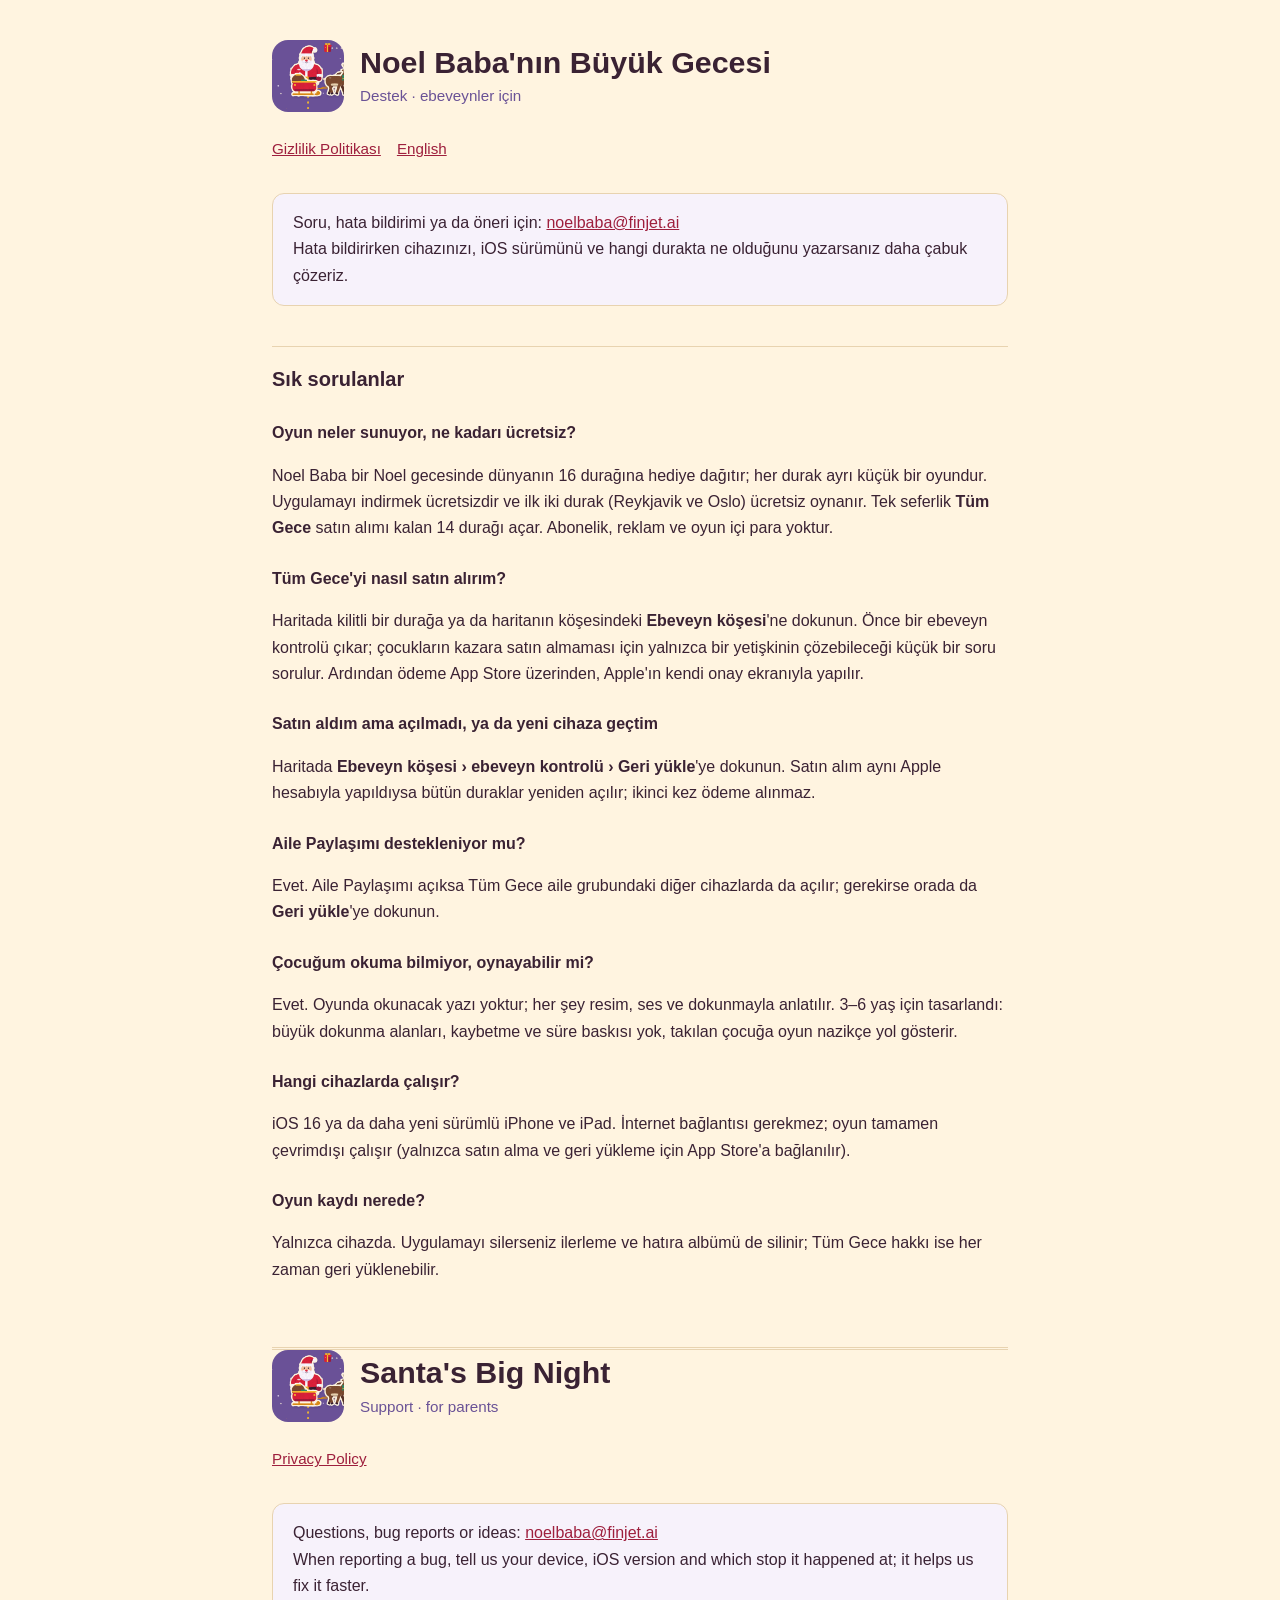
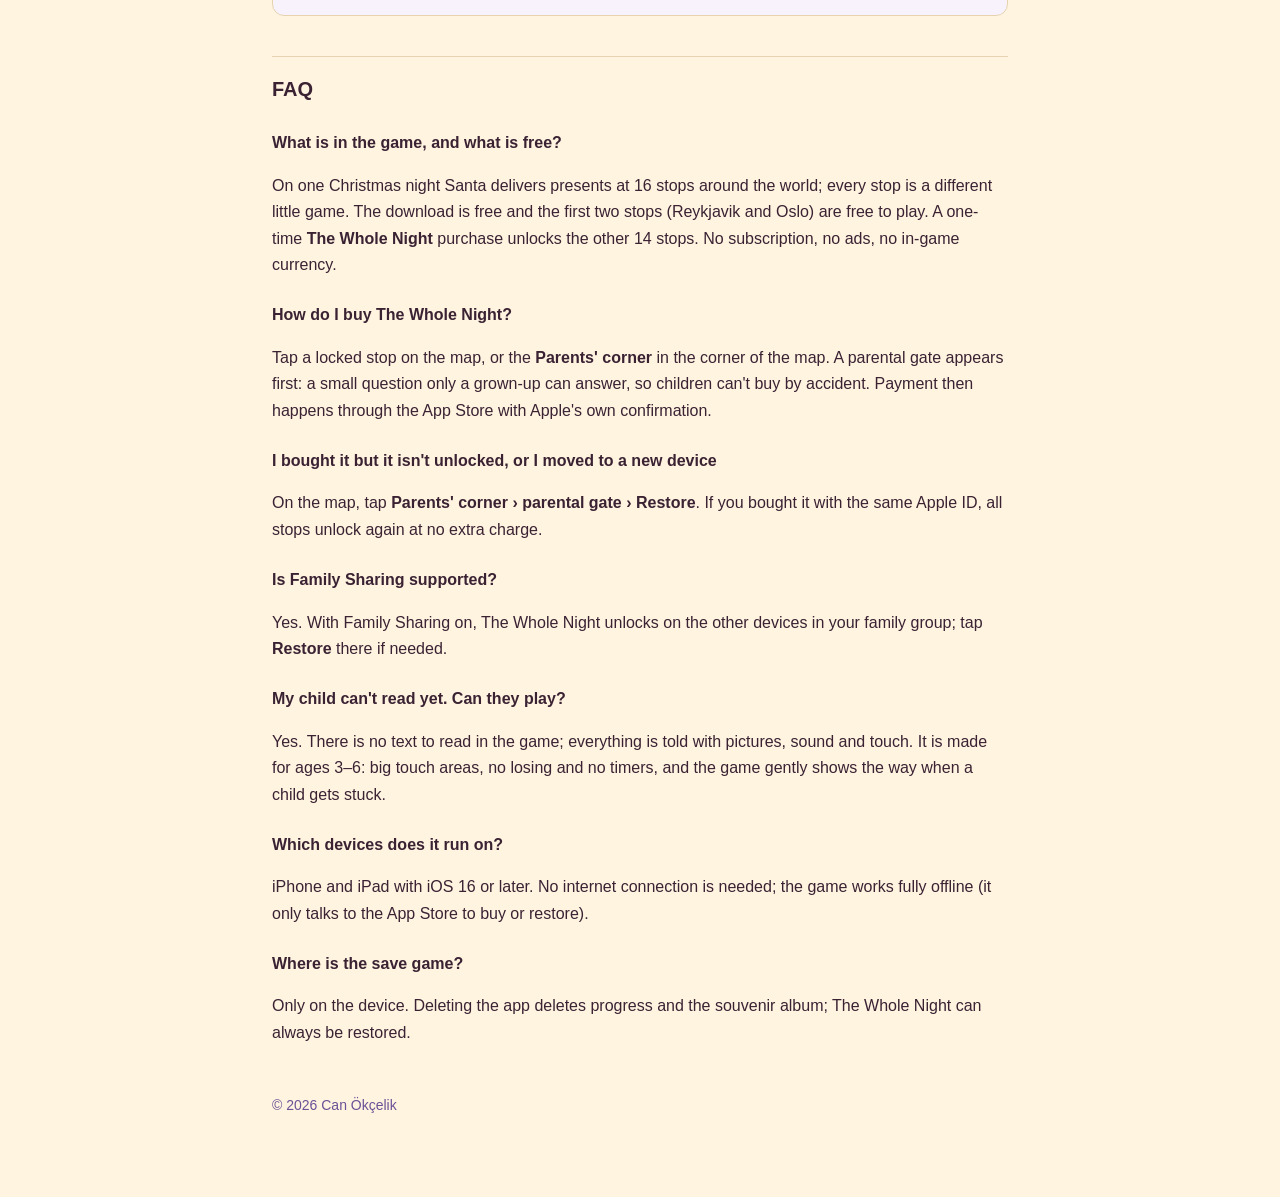
==== index.html @ c25aeb21 "Noel Baba'nın Büyük Gecesi destek ve gizlilik sayfaları Co-Authored-By: Claude Opus 5.5 <noreply@ant" ====
<!DOCTYPE html>
<html lang="tr">
<head>
<meta charset="utf-8">
<meta name="viewport" content="width=device-width, initial-scale=1">
<title>Noel Baba'nın Büyük Gecesi — Destek / Support</title>
<link rel="stylesheet" href="style.css">
</head>
<body>
<main>

<header><img src="icon.png" alt=""><div><h1>Noel Baba'nın Büyük Gecesi</h1><p class="sub">Destek · ebeveynler için</p></div></header>
<nav><a href="privacy/">Gizlilik Politikası</a><a href="#en">English</a></nav>

<div class="card">
  <p>Soru, hata bildirimi ya da öneri için: <a href="mailto:noelbaba@finjet.ai">noelbaba@finjet.ai</a><br>
  Hata bildirirken cihazınızı, iOS sürümünü ve hangi durakta ne olduğunu yazarsanız daha çabuk çözeriz.</p>
</div>

<h2>Sık sorulanlar</h2>

<h3>Oyun neler sunuyor, ne kadarı ücretsiz?</h3>
<p>Noel Baba bir Noel gecesinde dünyanın 16 durağına hediye dağıtır; her durak ayrı küçük bir oyundur. Uygulamayı indirmek ücretsizdir
ve ilk iki durak (Reykjavik ve Oslo) ücretsiz oynanır. Tek seferlik <strong>Tüm Gece</strong> satın alımı kalan 14 durağı açar.
Abonelik, reklam ve oyun içi para yoktur.</p>

<h3>Tüm Gece'yi nasıl satın alırım?</h3>
<p>Haritada kilitli bir durağa ya da haritanın köşesindeki <strong>Ebeveyn köşesi</strong>'ne dokunun. Önce bir ebeveyn kontrolü
çıkar; çocukların kazara satın almaması için yalnızca bir yetişkinin çözebileceği küçük bir soru sorulur. Ardından ödeme
App Store üzerinden, Apple'ın kendi onay ekranıyla yapılır.</p>

<h3>Satın aldım ama açılmadı, ya da yeni cihaza geçtim</h3>
<p>Haritada <strong>Ebeveyn köşesi › ebeveyn kontrolü › Geri yükle</strong>'ye dokunun. Satın alım aynı Apple hesabıyla
yapıldıysa bütün duraklar yeniden açılır; ikinci kez ödeme alınmaz.</p>

<h3>Aile Paylaşımı destekleniyor mu?</h3>
<p>Evet. Aile Paylaşımı açıksa Tüm Gece aile grubundaki diğer cihazlarda da açılır; gerekirse orada da <strong>Geri yükle</strong>'ye dokunun.</p>

<h3>Çocuğum okuma bilmiyor, oynayabilir mi?</h3>
<p>Evet. Oyunda okunacak yazı yoktur; her şey resim, ses ve dokunmayla anlatılır. 3–6 yaş için tasarlandı: büyük dokunma alanları,
kaybetme ve süre baskısı yok, takılan çocuğa oyun nazikçe yol gösterir.</p>

<h3>Hangi cihazlarda çalışır?</h3>
<p>iOS 16 ya da daha yeni sürümlü iPhone ve iPad. İnternet bağlantısı gerekmez; oyun tamamen çevrimdışı çalışır
(yalnızca satın alma ve geri yükleme için App Store'a bağlanılır).</p>

<h3>Oyun kaydı nerede?</h3>
<p>Yalnızca cihazda. Uygulamayı silerseniz ilerleme ve hatıra albümü de silinir; Tüm Gece hakkı ise her zaman geri yüklenebilir.</p>

<hr class="lang-sep" id="en">

<header><img src="icon.png" alt=""><div><h1>Santa's Big Night</h1><p class="sub">Support · for parents</p></div></header>
<nav><a href="privacy/#en">Privacy Policy</a></nav>

<div class="card">
  <p>Questions, bug reports or ideas: <a href="mailto:noelbaba@finjet.ai">noelbaba@finjet.ai</a><br>
  When reporting a bug, tell us your device, iOS version and which stop it happened at; it helps us fix it faster.</p>
</div>

<h2>FAQ</h2>

<h3>What is in the game, and what is free?</h3>
<p>On one Christmas night Santa delivers presents at 16 stops around the world; every stop is a different little game. The download is free
and the first two stops (Reykjavik and Oslo) are free to play. A one-time <strong>The Whole Night</strong> purchase unlocks the other 14 stops.
No subscription, no ads, no in-game currency.</p>

<h3>How do I buy The Whole Night?</h3>
<p>Tap a locked stop on the map, or the <strong>Parents' corner</strong> in the corner of the map. A parental gate appears first: a small
question only a grown-up can answer, so children can't buy by accident. Payment then happens through the App Store with Apple's own confirmation.</p>

<h3>I bought it but it isn't unlocked, or I moved to a new device</h3>
<p>On the map, tap <strong>Parents' corner › parental gate › Restore</strong>. If you bought it with the same Apple ID, all stops
unlock again at no extra charge.</p>

<h3>Is Family Sharing supported?</h3>
<p>Yes. With Family Sharing on, The Whole Night unlocks on the other devices in your family group; tap <strong>Restore</strong> there if needed.</p>

<h3>My child can't read yet. Can they play?</h3>
<p>Yes. There is no text to read in the game; everything is told with pictures, sound and touch. It is made for ages 3–6: big touch areas,
no losing and no timers, and the game gently shows the way when a child gets stuck.</p>

<h3>Which devices does it run on?</h3>
<p>iPhone and iPad with iOS 16 or later. No internet connection is needed; the game works fully offline
(it only talks to the App Store to buy or restore).</p>

<h3>Where is the save game?</h3>
<p>Only on the device. Deleting the app deletes progress and the souvenir album; The Whole Night can always be restored.</p>

<footer>© 2026 Can Ökçelik</footer>
</main>
</body>
</html>
---- style.css ----
:root { --bg: #fff4e0; --fg: #3a2233; --muted: #6a5296; --accent: #9e1f3d; --card: #f7f2fb; --line: #e8d3b0; }
@media (prefers-color-scheme: dark) { :root { --bg: #2a1f40; --fg: #f7f2fb; --muted: #cdbbe3; --accent: #f4b731; --card: #3d2c5c; --line: #6a5296; } }
* { box-sizing: border-box; }
body { margin: 0; padding: 2.5rem 1.25rem 5rem; background: var(--bg); color: var(--fg); font: 16px/1.65 -apple-system, BlinkMacSystemFont, "Segoe UI", Roboto, sans-serif; }
main { max-width: 46rem; margin: 0 auto; }
header { display: flex; align-items: center; gap: 1rem; margin-bottom: 1.5rem; }
header img { width: 72px; height: 72px; border-radius: 16px; }
h1 { font-size: 1.9rem; line-height: 1.2; margin: 0; }
h2 { font-size: 1.25rem; margin: 2.5rem 0 .75rem; padding-top: 1rem; border-top: 1px solid var(--line); }
h3 { font-size: 1rem; margin: 1.5rem 0 .4rem; }
.sub { color: var(--muted); margin: .2rem 0 0; font-size: .95rem; }
.card { background: var(--card); border: 1px solid var(--line); border-radius: 12px; padding: 1rem 1.25rem; margin: 1.5rem 0; }
.card p:first-child { margin-top: 0; } .card p:last-child { margin-bottom: 0; }
ul { padding-left: 1.25rem; } li { margin: .35rem 0; }
a { color: var(--accent); }
nav { display: flex; gap: 1rem; flex-wrap: wrap; margin: 0 0 2rem; font-size: .95rem; }
.lang-sep { margin: 4rem 0 0; border: 0; border-top: 3px double var(--line); }
footer { margin-top: 3rem; color: var(--muted); font-size: .875rem; }
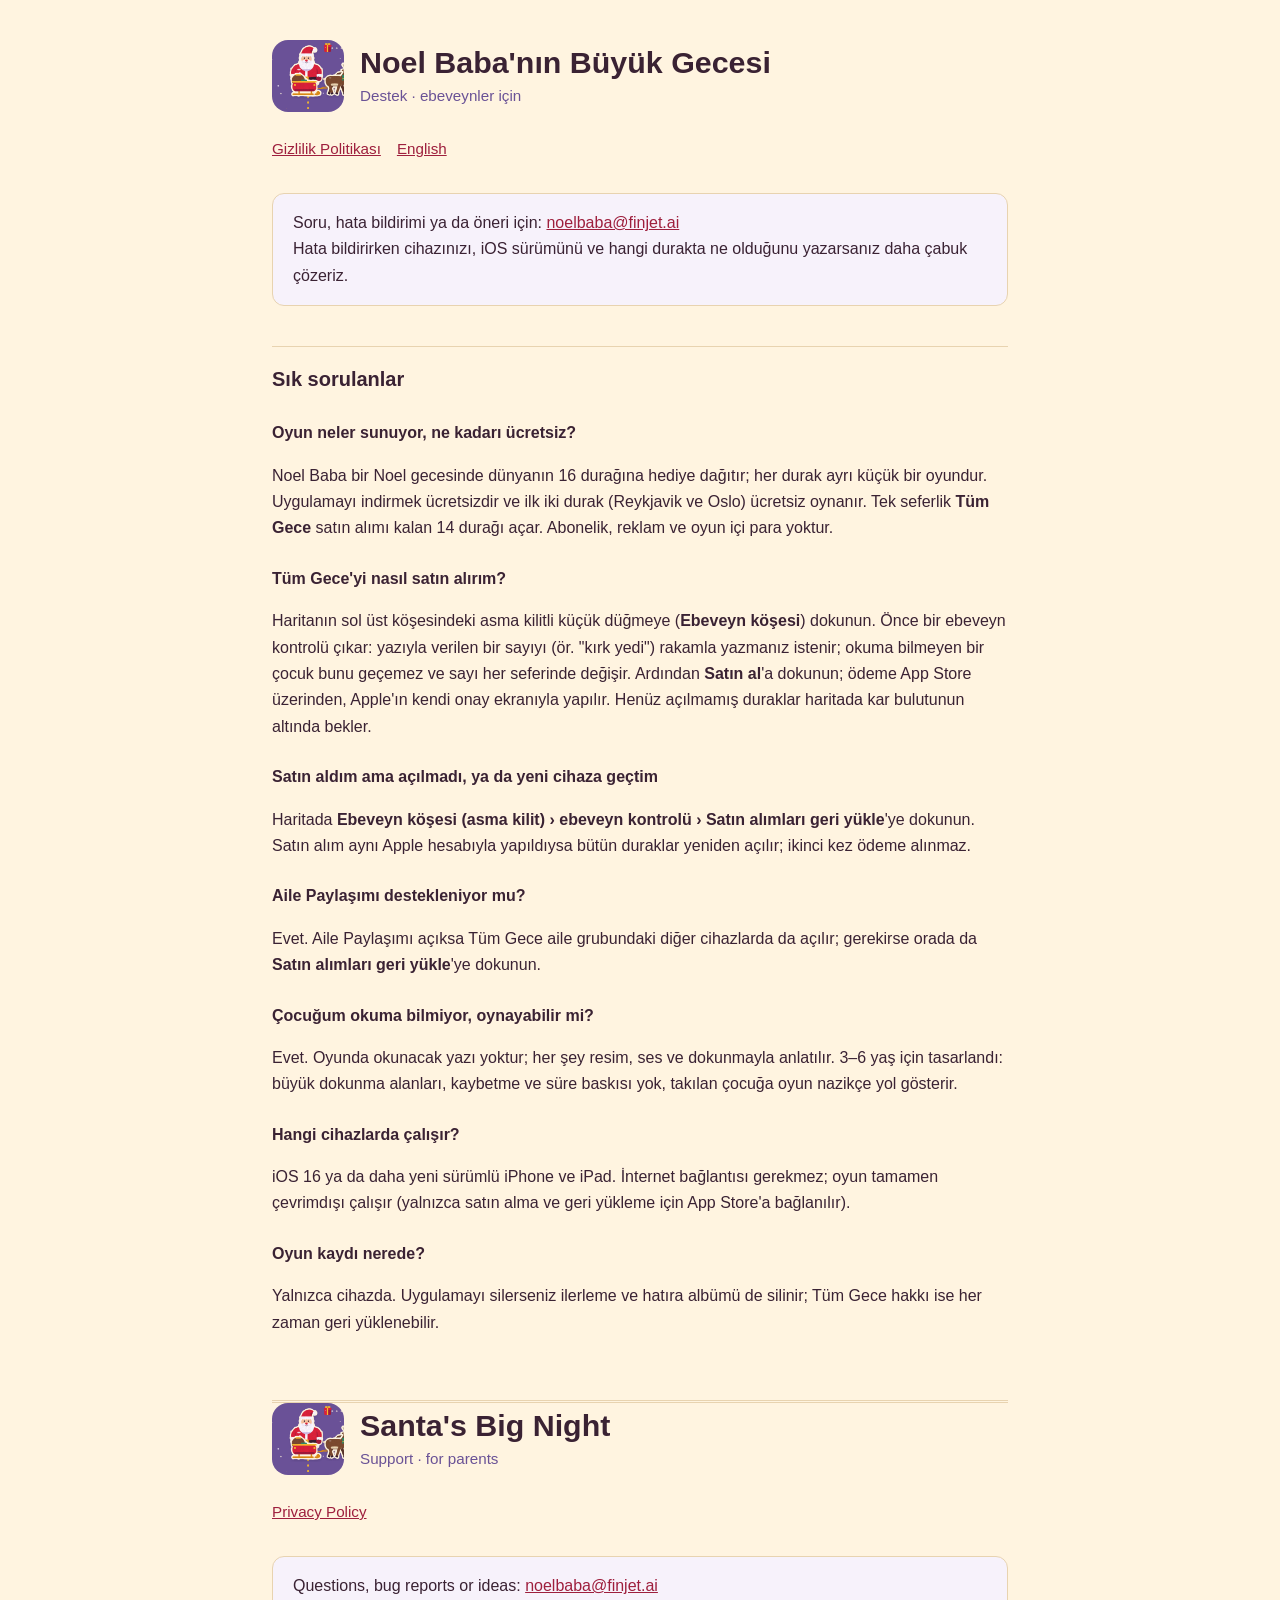
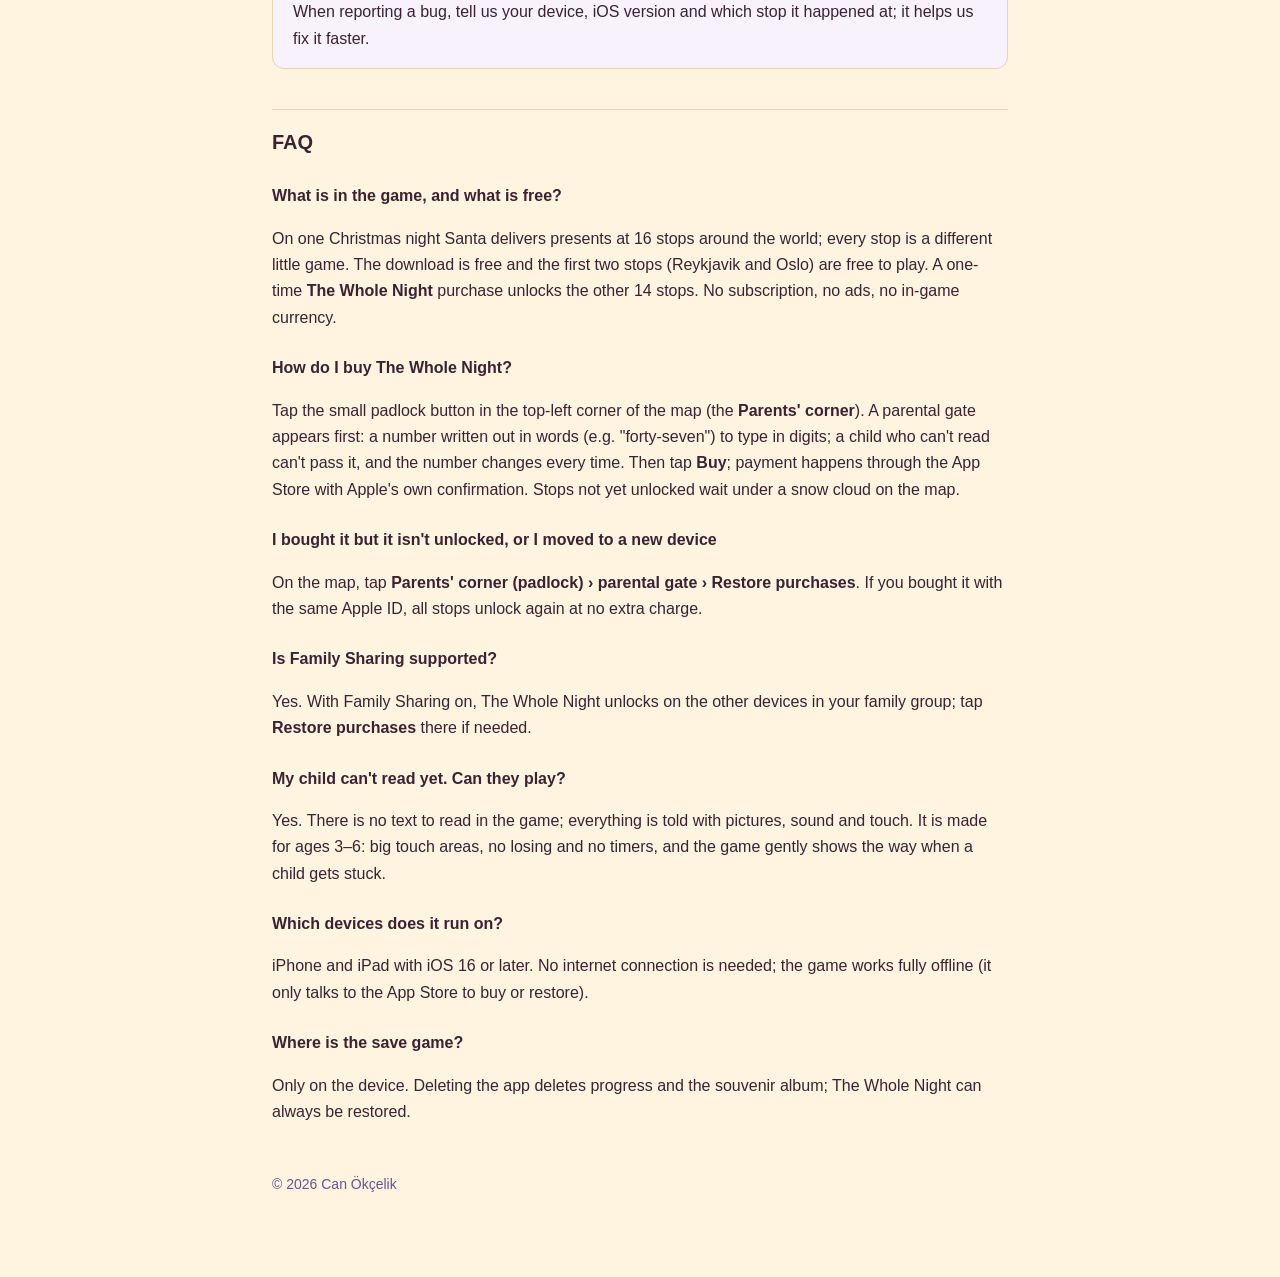
==== commit 4de410d9: "SSS: ebeveyn köşesi asma kilit düğmesinde; geri yükleme adı oyundaki gibi Co-Authored-By: Claude Opu" ====
--- a/index.html
+++ b/index.html
@@ -25,16 +25,17 @@
 Abonelik, reklam ve oyun içi para yoktur.</p>
 
 <h3>Tüm Gece'yi nasıl satın alırım?</h3>
-<p>Haritada kilitli bir durağa ya da haritanın köşesindeki <strong>Ebeveyn köşesi</strong>'ne dokunun. Önce bir ebeveyn kontrolü
-çıkar; çocukların kazara satın almaması için yalnızca bir yetişkinin çözebileceği küçük bir soru sorulur. Ardından ödeme
-App Store üzerinden, Apple'ın kendi onay ekranıyla yapılır.</p>
+<p>Haritanın sol üst köşesindeki asma kilitli küçük düğmeye (<strong>Ebeveyn köşesi</strong>) dokunun. Önce bir ebeveyn kontrolü
+çıkar: yazıyla verilen bir sayıyı (ör. "kırk yedi") rakamla yazmanız istenir; okuma bilmeyen bir çocuk bunu geçemez ve sayı her seferinde değişir.
+Ardından <strong>Satın al</strong>'a dokunun; ödeme App Store üzerinden, Apple'ın kendi onay ekranıyla yapılır.
+Henüz açılmamış duraklar haritada kar bulutunun altında bekler.</p>
 
 <h3>Satın aldım ama açılmadı, ya da yeni cihaza geçtim</h3>
-<p>Haritada <strong>Ebeveyn köşesi › ebeveyn kontrolü › Geri yükle</strong>'ye dokunun. Satın alım aynı Apple hesabıyla
+<p>Haritada <strong>Ebeveyn köşesi (asma kilit) › ebeveyn kontrolü › Satın alımları geri yükle</strong>'ye dokunun. Satın alım aynı Apple hesabıyla
 yapıldıysa bütün duraklar yeniden açılır; ikinci kez ödeme alınmaz.</p>
 
 <h3>Aile Paylaşımı destekleniyor mu?</h3>
-<p>Evet. Aile Paylaşımı açıksa Tüm Gece aile grubundaki diğer cihazlarda da açılır; gerekirse orada da <strong>Geri yükle</strong>'ye dokunun.</p>
+<p>Evet. Aile Paylaşımı açıksa Tüm Gece aile grubundaki diğer cihazlarda da açılır; gerekirse orada da <strong>Satın alımları geri yükle</strong>'ye dokunun.</p>
 
 <h3>Çocuğum okuma bilmiyor, oynayabilir mi?</h3>
 <p>Evet. Oyunda okunacak yazı yoktur; her şey resim, ses ve dokunmayla anlatılır. 3–6 yaş için tasarlandı: büyük dokunma alanları,
@@ -65,15 +66,16 @@
 No subscription, no ads, no in-game currency.</p>
 
 <h3>How do I buy The Whole Night?</h3>
-<p>Tap a locked stop on the map, or the <strong>Parents' corner</strong> in the corner of the map. A parental gate appears first: a small
-question only a grown-up can answer, so children can't buy by accident. Payment then happens through the App Store with Apple's own confirmation.</p>
+<p>Tap the small padlock button in the top-left corner of the map (the <strong>Parents' corner</strong>). A parental gate appears first:
+a number written out in words (e.g. "forty-seven") to type in digits; a child who can't read can't pass it, and the number changes every time.
+Then tap <strong>Buy</strong>; payment happens through the App Store with Apple's own confirmation. Stops not yet unlocked wait under a snow cloud on the map.</p>
 
 <h3>I bought it but it isn't unlocked, or I moved to a new device</h3>
-<p>On the map, tap <strong>Parents' corner › parental gate › Restore</strong>. If you bought it with the same Apple ID, all stops
+<p>On the map, tap <strong>Parents' corner (padlock) › parental gate › Restore purchases</strong>. If you bought it with the same Apple ID, all stops
 unlock again at no extra charge.</p>
 
 <h3>Is Family Sharing supported?</h3>
-<p>Yes. With Family Sharing on, The Whole Night unlocks on the other devices in your family group; tap <strong>Restore</strong> there if needed.</p>
+<p>Yes. With Family Sharing on, The Whole Night unlocks on the other devices in your family group; tap <strong>Restore purchases</strong> there if needed.</p>
 
 <h3>My child can't read yet. Can they play?</h3>
 <p>Yes. There is no text to read in the game; everything is told with pictures, sound and touch. It is made for ages 3–6: big touch areas,
